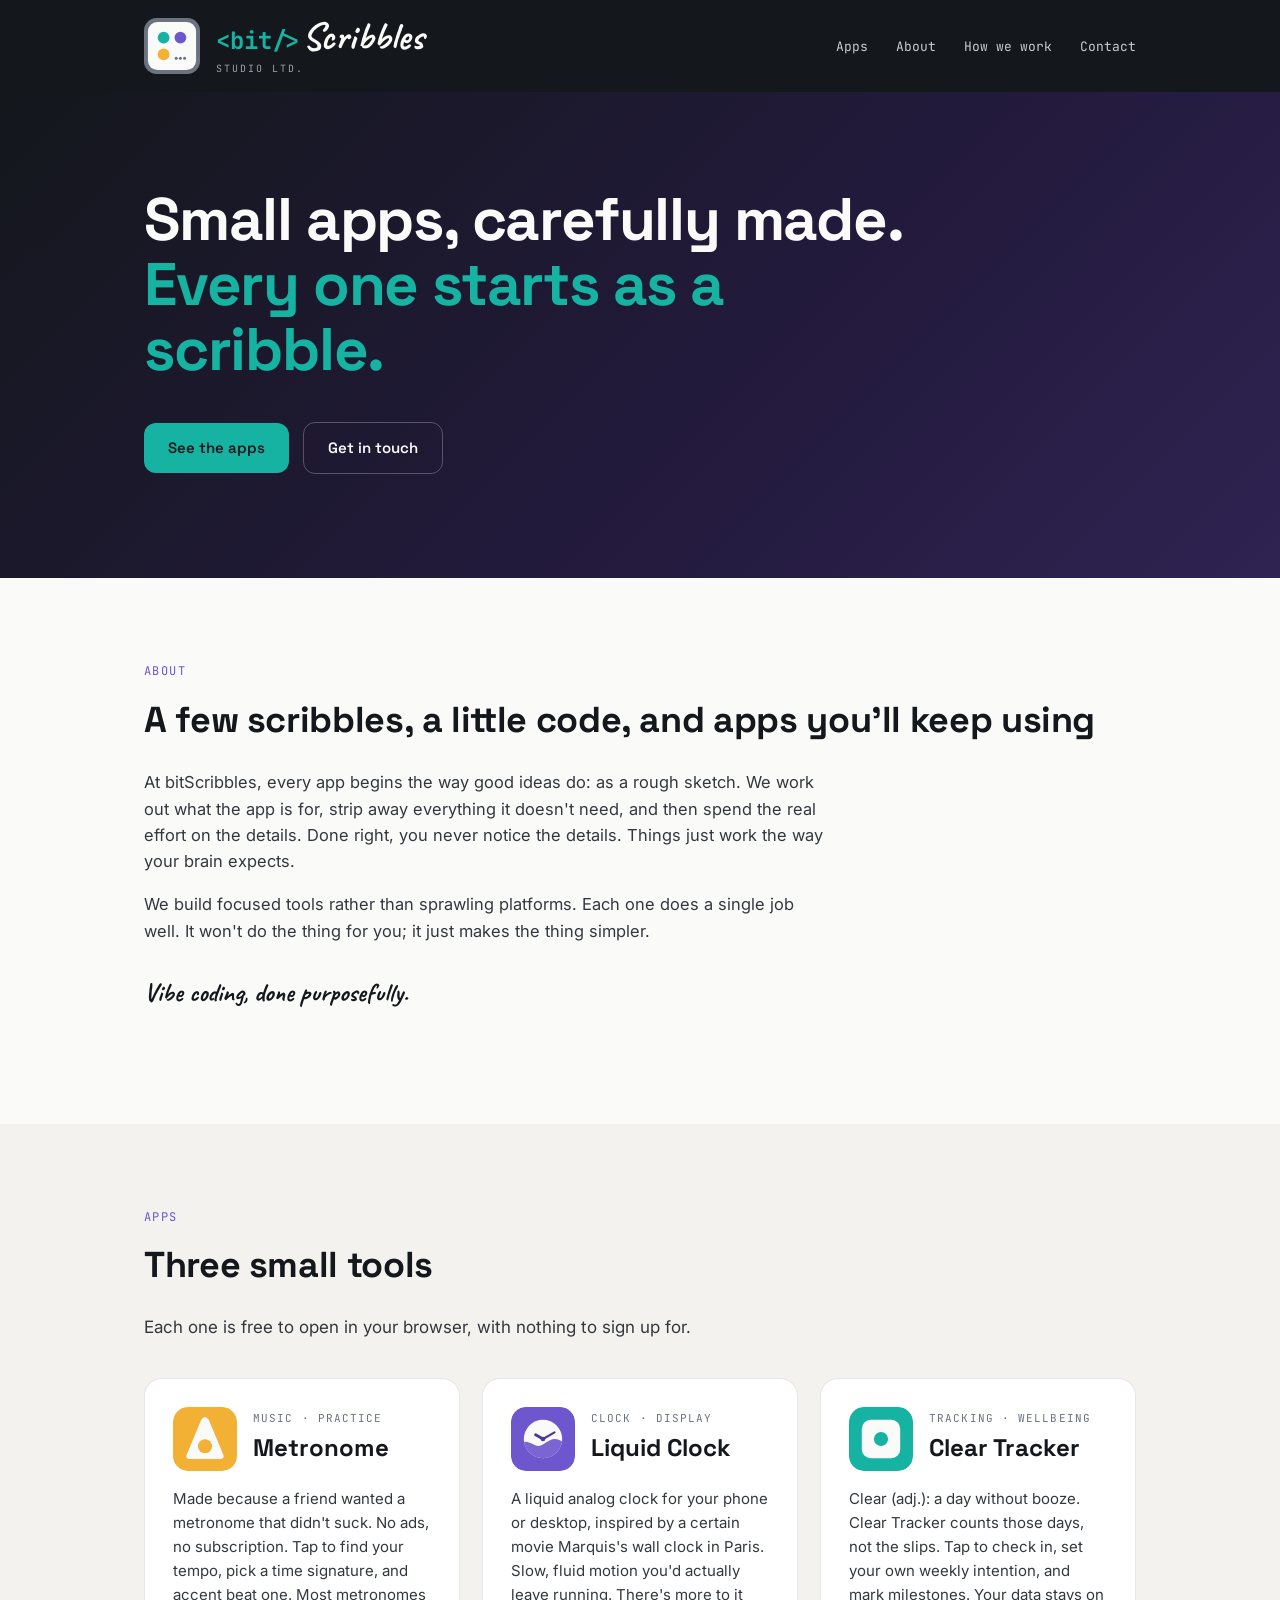
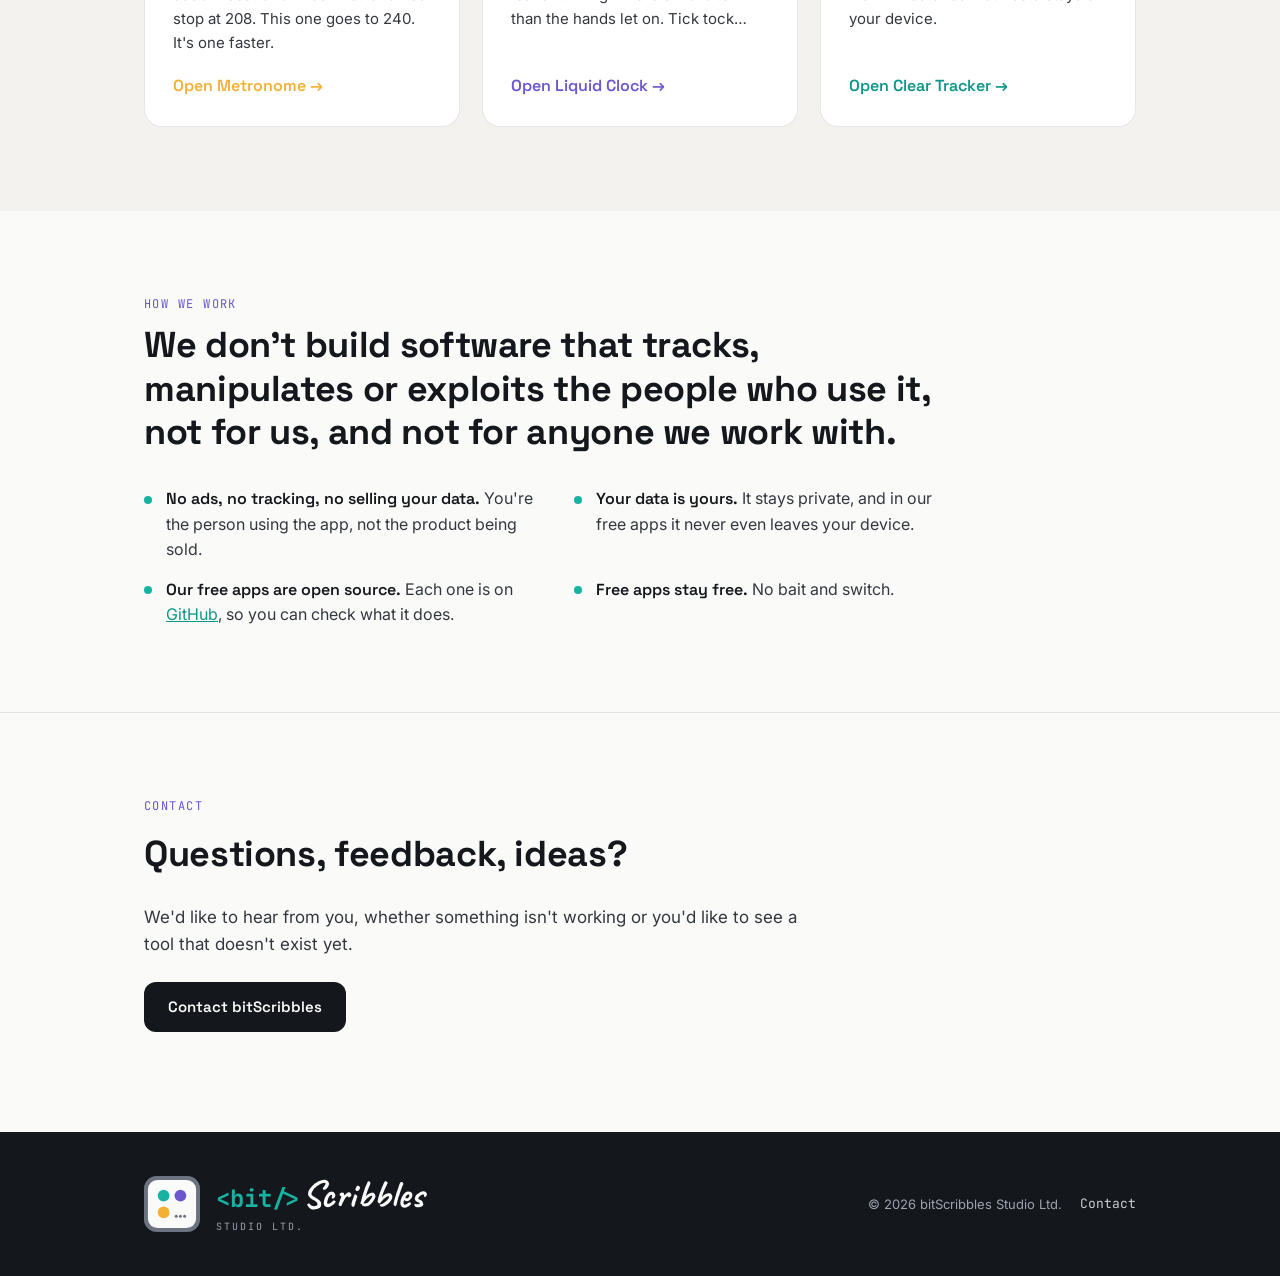
==== index.html @ 2e1c32fe "Footer: use the studio logo Replaces the plain wordmark with the full studio logo (symbol + wordmark" ====
<!DOCTYPE html>
<html lang="en">
<head>
<meta charset="UTF-8">
<meta name="viewport" content="width=device-width, initial-scale=1">
<title>bitScribbles — Small apps, carefully made</title>
<meta name="description" content="bitScribbles builds small, focused apps. Every one starts as a scribble.">
<meta property="og:type" content="website">
<meta property="og:site_name" content="bitScribbles Studio Ltd.">
<meta property="og:title" content="bitScribbles — Small apps, carefully made">
<meta property="og:description" content="bitScribbles builds small, focused apps. Every one starts as a scribble.">
<meta property="og:url" content="https://bitscribbles.com/">
<meta property="og:image" content="https://bitscribbles.com/og-image.png">
<meta property="og:image:width" content="1200">
<meta property="og:image:height" content="630">
<meta property="og:image:alt" content="The bitScribbles symbol and wordmark: Small apps, carefully made. Every one starts as a scribble.">
<meta name="twitter:card" content="summary_large_image">
<link rel="icon" href="favicon.svg?v=2" type="image/svg+xml">
<link rel="icon" href="favicon-32.png?v=2" sizes="32x32" type="image/png">
<link rel="alternate icon" href="favicon.ico?v=2">
<link rel="apple-touch-icon" href="apple-touch-icon.png?v=2">
<link rel="stylesheet" href="styles.css">
</head>
<body>

<header class="site on-ink">
  <div class="wrap">
    <a class="brand" href="index.html" aria-label="bitScribbles Studio Ltd. home"><img class="brand-symbol" src="favicon.svg?v=2" alt="" width="56" height="56"><span class="wordmark lockup"><span class="wm"><span class="bit">&lt;bit/&gt;</span><span class="scr">Scribbles</span></span><span class="studio">Studio Ltd.</span></span></a>
    <nav>
      <a href="#apps">Apps</a>
      <a href="#about">About</a>
      <a href="#how-we-work">How we work</a>
      <a href="contact.html">Contact</a>
    </nav>
  </div>
</header>

<div class="hero">
  <div class="wrap">
    <h1>Small apps, carefully made. <span>Every one starts as a scribble.</span></h1>
    <a class="btn primary" href="#apps">See the apps</a>
    <a class="btn secondary" href="contact.html">Get in touch</a>
  </div>
</div>

<section class="about" id="about">
  <div class="wrap">
    <div class="eyebrow">About</div>
    <h2>A few scribbles, a little code, and apps you'll keep using</h2>
    <p>At bitScribbles, every app begins the way good ideas do: as a rough sketch. We work out what the app is for, strip away everything it doesn't need, and then spend the real effort on the details. Done right, you never notice the details. Things just work the way your brain expects.</p>
    <p>We build focused tools rather than sprawling platforms. Each one does a single job well. It won't do the thing for you; it just makes the thing simpler.</p>
    <p>Vibe coding, done purposefully.</p>
  </div>
</section>

<section class="apps" id="apps">
  <div class="wrap">
    <div class="eyebrow">Apps</div>
    <h2>Three small tools</h2>
    <p class="lead">Each one is free to open in your browser, with nothing to sign up for.</p>

    <div class="grid">

      <article class="app">
        <div class="app-head">
          <img class="app-icon" src="icons/metronome.svg" alt="" width="64" height="64">
          <div>
            <div class="kind">Music · Practice</div>
            <h3>Metronome</h3>
          </div>
        </div>
        <p>Made because a friend wanted a metronome that didn't suck. No ads, no subscription. Tap to find your tempo, pick a time signature, and accent beat one. Most metronomes stop at 208. This one goes to 240. It's one faster.</p>
        <a class="open" href="https://metronome.bitscribbles.com">Open Metronome →</a>
      </article>

      <article class="app">
        <div class="app-head">
          <img class="app-icon" src="icons/liquid-clock.svg" alt="" width="64" height="64">
          <div>
            <div class="kind">Clock · Display</div>
            <h3>Liquid Clock</h3>
          </div>
        </div>
        <p>A liquid analog clock for your phone or desktop, inspired by a certain movie Marquis's wall clock in Paris. Slow, fluid motion you'd actually leave running. There's more to it than the hands let on. Tick tock…</p>
        <a class="open" href="https://liquidclock.bitscribbles.com">Open Liquid Clock →</a>
      </article>

      <article class="app">
        <div class="app-head">
          <img class="app-icon" src="icons/clear-tracker.svg" alt="" width="64" height="64">
          <div>
            <div class="kind">Tracking · Wellbeing</div>
            <h3>Clear Tracker</h3>
          </div>
        </div>
        <p>Clear (adj.): a day without booze. Clear Tracker counts those days, not the slips. Tap to check in, set your own weekly intention, and mark milestones. Your data stays on your device.</p>
        <a class="open" href="https://cleartracker.bitscribbles.com">Open Clear Tracker →</a>
      </article>

    </div>
  </div>
</section>

<section class="how" id="how-we-work">
  <div class="wrap">
    <div class="eyebrow">How we work</div>
    <h2>We don't build software that tracks, manipulates or exploits the people who use it, not for us, and not for anyone we work with.</h2>
    <ul class="promises">
      <li><strong>No ads, no tracking, no selling your data.</strong> You're the person using the app, not the product being sold.</li>
      <li><strong>Your data is yours.</strong> It stays private, and in our free apps it never even leaves your device.</li>
      <li><strong>Our free apps are open source.</strong> Each one is on <a href="https://github.com/Hubert-BitScribbles">GitHub</a>, so you can check what it does.</li>
      <li><strong>Free apps stay free.</strong> No bait and switch.</li>
    </ul>
  </div>
</section>

<section class="contact-teaser">
  <div class="wrap">
    <div class="eyebrow">Contact</div>
    <h2>Questions, feedback, ideas?</h2>
    <p class="lead">We'd like to hear from you, whether something isn't working or you'd like to see a tool that doesn't exist yet.</p>
    <p style="margin-top:24px;"><a class="btn primary" style="background:var(--ink); color:var(--paper);" href="contact.html">Contact bitScribbles</a></p>
  </div>
</section>

<footer>
  <div class="wrap">
    <div class="on-ink"><a class="brand" href="index.html" aria-label="bitScribbles Studio Ltd. home"><img class="brand-symbol" src="favicon.svg?v=2" alt="" width="56" height="56"><span class="wordmark lockup"><span class="wm"><span class="bit">&lt;bit/&gt;</span><span class="scr">Scribbles</span></span><span class="studio">Studio Ltd.</span></span></a></div>
    <div class="foot-meta"><span>© <span id="yr">2026</span> bitScribbles Studio Ltd.</span> <a href="contact.html">Contact</a></div>
  </div>
</footer>
<script>document.getElementById('yr').textContent = new Date().getFullYear();</script>
</body>
</html>
---- styles.css ----
@import url('https://fonts.googleapis.com/css2?family=JetBrains+Mono:wght@400;500;700&family=Caveat:wght@700&family=Space+Grotesk:wght@500;600;700&family=Inter:wght@400;500;600&display=swap');

:root{
  --ink:#14171C; --paper:#FAFAF9; --teal:#16B3A3; --purple:#6E56CF; --amber:#F2B134;
  --mid:#6B7280; --line:rgba(20,23,28,0.10); --card:#FFFFFF;
}
*{box-sizing:border-box;}
html{scroll-behavior:smooth;}
body{margin:0; background:var(--paper); color:var(--ink); font-family:'Inter',system-ui,sans-serif; line-height:1.6;}
a{color:inherit;}
.wrap{max-width:1040px; margin:0 auto; padding:0 24px;}

/* wordmark */
.wordmark{display:inline-flex; align-items:baseline; gap:2px; text-decoration:none; white-space:nowrap;}
.wordmark .bit{font-family:'JetBrains Mono',monospace; font-weight:700; color:var(--teal); font-size:20px;}
.wordmark .scr{font-family:'Caveat',cursive; font-weight:700; font-size:32.4px; line-height:1;}
.brand{display:flex; align-items:center; gap:16px; text-decoration:none;}
.brand-symbol{width:56px; height:56px; flex:none; display:block;}
.lockup{flex-direction:column; align-items:flex-start; gap:3px;}
.lockup .wm{display:inline-flex; align-items:baseline; gap:2px;}
.lockup .bit{font-size:24px;}
.lockup .scr{font-size:38.8px;}
.lockup .studio{font-family:'JetBrains Mono',monospace; font-weight:400; font-size:10px; line-height:1; letter-spacing:2px; margin-right:-2px; text-transform:uppercase; color:#9CA3AF;}
.on-ink .wordmark .scr{color:var(--paper);}
.on-paper .wordmark .scr{color:var(--ink);}

/* header */
header.site{background:var(--ink);}
header.site .wrap{display:flex; align-items:center; justify-content:space-between; padding-top:18px; padding-bottom:18px;}
nav a{font-family:'JetBrains Mono',monospace; font-size:13px; color:#C9CDD3; text-decoration:none; margin-left:24px;}
nav a:hover, nav a[aria-current="page"]{color:var(--teal);}

/* hero */
.hero{background:linear-gradient(135deg, var(--ink) 0%, #231A3D 60%, #34285C 120%); color:var(--paper); padding:96px 0 104px;}
.hero h1{font-family:'Space Grotesk',sans-serif; font-weight:700; font-size:clamp(34px,6vw,60px); line-height:1.08; letter-spacing:-0.02em; margin:0 0 40px; max-width:760px;}
.hero h1 span{color:var(--teal);}
.btn{display:inline-block; font-family:'Space Grotesk',sans-serif; font-weight:600; font-size:15px; padding:13px 24px; border-radius:12px; text-decoration:none; transition:transform .15s ease;}
.btn:hover{transform:translateY(-1px);}
.btn.primary{background:var(--teal); color:var(--ink);}
.btn.secondary{border:1px solid rgba(255,255,255,0.25); color:var(--paper); margin-left:10px;}

/* sections */
section{padding:84px 0;}
.eyebrow{font-family:'JetBrains Mono',monospace; font-size:12px; letter-spacing:0.12em; text-transform:uppercase; color:var(--purple); margin-bottom:10px;}
h2{font-family:'Space Grotesk',sans-serif; font-weight:700; font-size:clamp(26px,4vw,36px); letter-spacing:-0.01em; margin:0 0 20px;}
.lead{font-size:17px; color:#33383F; max-width:680px;}
.about p{max-width:680px; color:#33383F; font-size:16.5px;}
.about p:last-child{font-family:'Caveat',cursive; font-weight:700; font-size:26px; color:var(--ink); margin-top:28px;}

/* apps */
.apps{background:#F3F2EF;}
.grid{display:grid; grid-template-columns:repeat(auto-fit,minmax(280px,1fr)); gap:22px; margin-top:36px;}
.app{background:var(--card); border:1px solid var(--line); border-radius:18px; padding:28px; display:flex; flex-direction:column; gap:12px;}
.app-head{display:flex; align-items:center; gap:16px; margin-bottom:4px;}
.app-icon{width:64px; height:64px; border-radius:15px; flex:none; display:block;}
.app .kind{font-family:'JetBrains Mono',monospace; font-size:11px; letter-spacing:0.1em; text-transform:uppercase; color:var(--mid);}
.app h3{font-family:'Space Grotesk',sans-serif; font-weight:700; font-size:24px; margin:2px 0 0;}
.app p{margin:0; color:#33383F; font-size:15px; flex:1;}
.app .open{font-family:'Space Grotesk',sans-serif; font-weight:600; color:#0e9688; text-decoration:none; margin-top:6px;}
.app .open:hover{text-decoration:underline;}
.app:nth-child(1) .open{color:var(--amber);}
.app:nth-child(2) .open{color:var(--purple);}

/* how we work */
.how h2{max-width:820px; line-height:1.2; text-wrap:balance;}
.promises{list-style:none; margin:32px 0 0; padding:0; display:grid; grid-template-columns:repeat(2,minmax(0,1fr)); gap:14px 40px; max-width:820px;}
@media (max-width:640px){.promises{grid-template-columns:1fr;}}
.promises li{position:relative; padding-left:22px; font-size:16px; color:#33383F;}
.promises li::before{content:""; position:absolute; left:0; top:0.6em; width:8px; height:8px; border-radius:50%; background:var(--teal);}
.promises strong{font-family:'Space Grotesk',sans-serif; font-weight:600; color:var(--ink);}
.promises a{color:#0e9688;}
.contact-teaser{border-top:1px solid var(--line);}

/* contact */
.contact-card{background:var(--card); border:1px solid var(--line); border-radius:18px; padding:32px; margin-top:28px; max-width:640px;}
.contact-card h3{font-family:'Space Grotesk',sans-serif; margin:0 0 6px; font-size:18px;}
.contact-card p{margin:0 0 4px; color:#33383F;}
.contact-card a{color:var(--purple); font-weight:500;}
.contact-card .note{margin-top:14px; font-size:13.5px; color:var(--mid);}
.contact-card + .contact-card{margin-top:16px;}

/* footer */
footer{background:var(--ink); color:#9CA3AF; padding:44px 0; font-size:13px;}
footer .wrap{display:flex; justify-content:space-between; align-items:center; gap:16px; flex-wrap:wrap;}
footer a{color:#C9CDD3; text-decoration:none; margin-left:18px; font-family:'JetBrains Mono',monospace;}
footer a:hover{color:var(--teal);}
.foot-meta{display:flex; align-items:center;}
footer a.brand{margin-left:0;}

@media (max-width:560px){
  nav a{margin-left:14px;}
  .btn.secondary{margin-left:0; margin-top:10px;}
}

/* narrow screens: menu on its own row under the logo */
@media (max-width:640px){
  header.site .wrap{flex-wrap:wrap; row-gap:14px;}
  nav{width:100%; display:flex; flex-wrap:wrap; gap:6px 20px;}
  nav a{margin-left:0;}
}
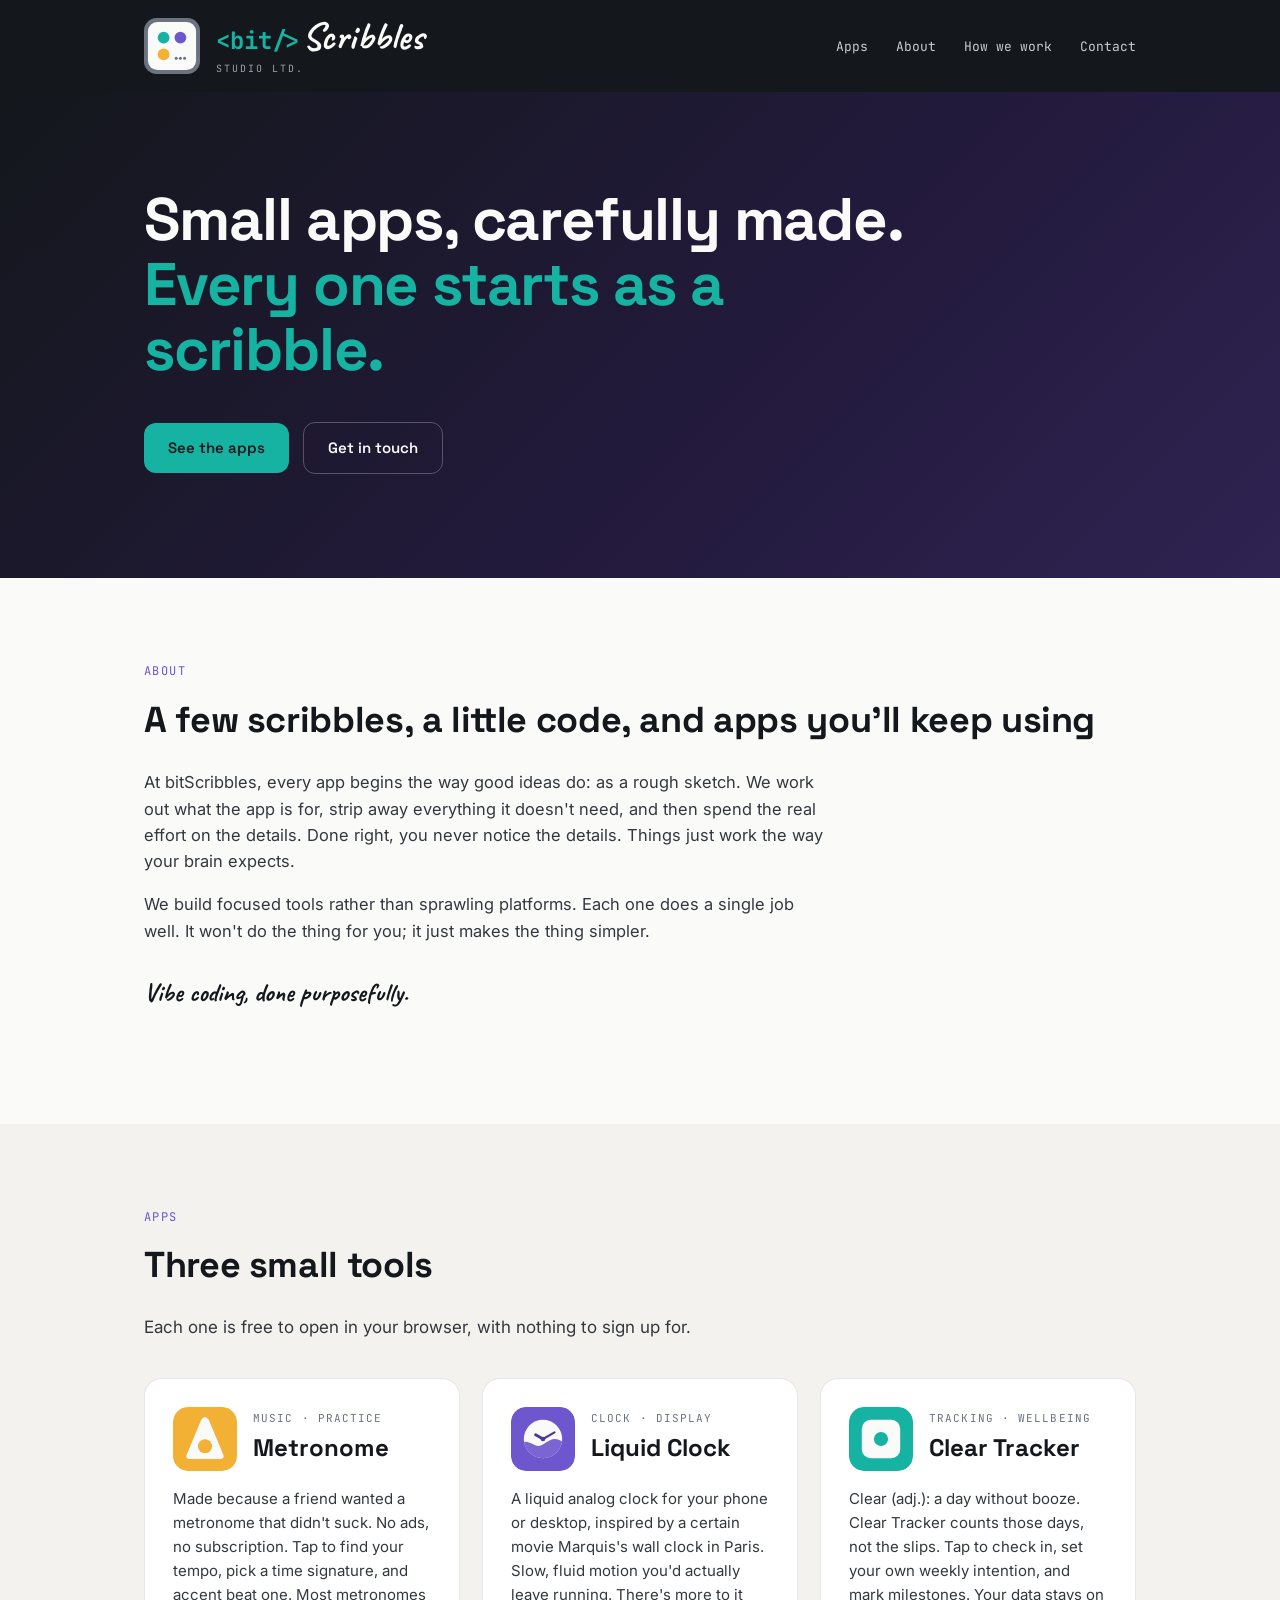
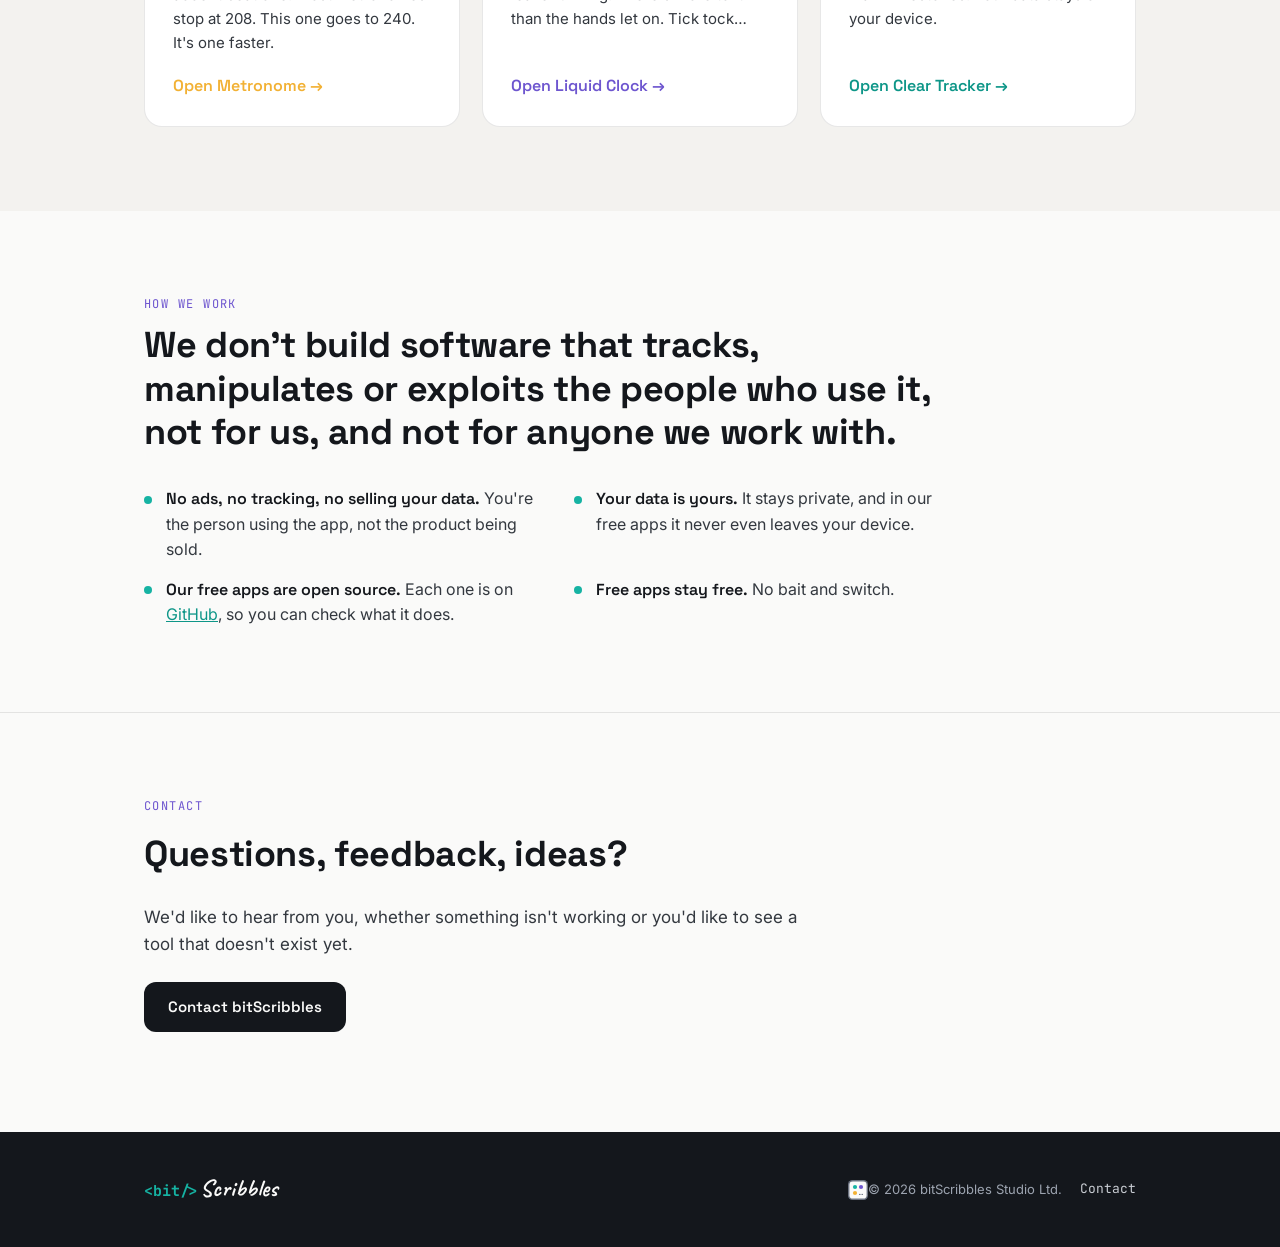
==== commit a586e3d5: "Home page tab: "bitScribbles Studio Ltd." without the slogan Co-Authored-By: Hugh Lindsay <214154275" ====
--- a/index.html
+++ b/index.html
@@ -3,7 +3,7 @@
 <head>
 <meta charset="UTF-8">
 <meta name="viewport" content="width=device-width, initial-scale=1">
-<title>bitScribbles — Small apps, carefully made</title>
+<title>bitScribbles Studio Ltd.</title>
 <meta name="description" content="bitScribbles builds small, focused apps. Every one starts as a scribble.">
 <meta property="og:type" content="website">
 <meta property="og:site_name" content="bitScribbles Studio Ltd.">
@@ -125,8 +125,8 @@
 
 <footer>
   <div class="wrap">
-    <div class="on-ink"><a class="brand" href="index.html" aria-label="bitScribbles Studio Ltd. home"><img class="brand-symbol" src="favicon.svg?v=2" alt="" width="56" height="56"><span class="wordmark lockup"><span class="wm"><span class="bit">&lt;bit/&gt;</span><span class="scr">Scribbles</span></span><span class="studio">Studio Ltd.</span></span></a></div>
-    <div class="foot-meta"><span>© <span id="yr">2026</span> bitScribbles Studio Ltd.</span> <a href="contact.html">Contact</a></div>
+    <div class="on-ink"><a class="wordmark" style="margin:0;" href="index.html"><span class="bit" style="font-size:15px;">&lt;bit/&gt;</span><span class="scr" style="font-size:24px;">Scribbles</span></a></div>
+    <div class="foot-meta"><img class="foot-symbol" src="favicon.svg?v=2" alt="" width="20" height="20"><span>© <span id="yr">2026</span> bitScribbles Studio Ltd.</span> <a href="contact.html">Contact</a></div>
   </div>
 </footer>
 <script>document.getElementById('yr').textContent = new Date().getFullYear();</script>
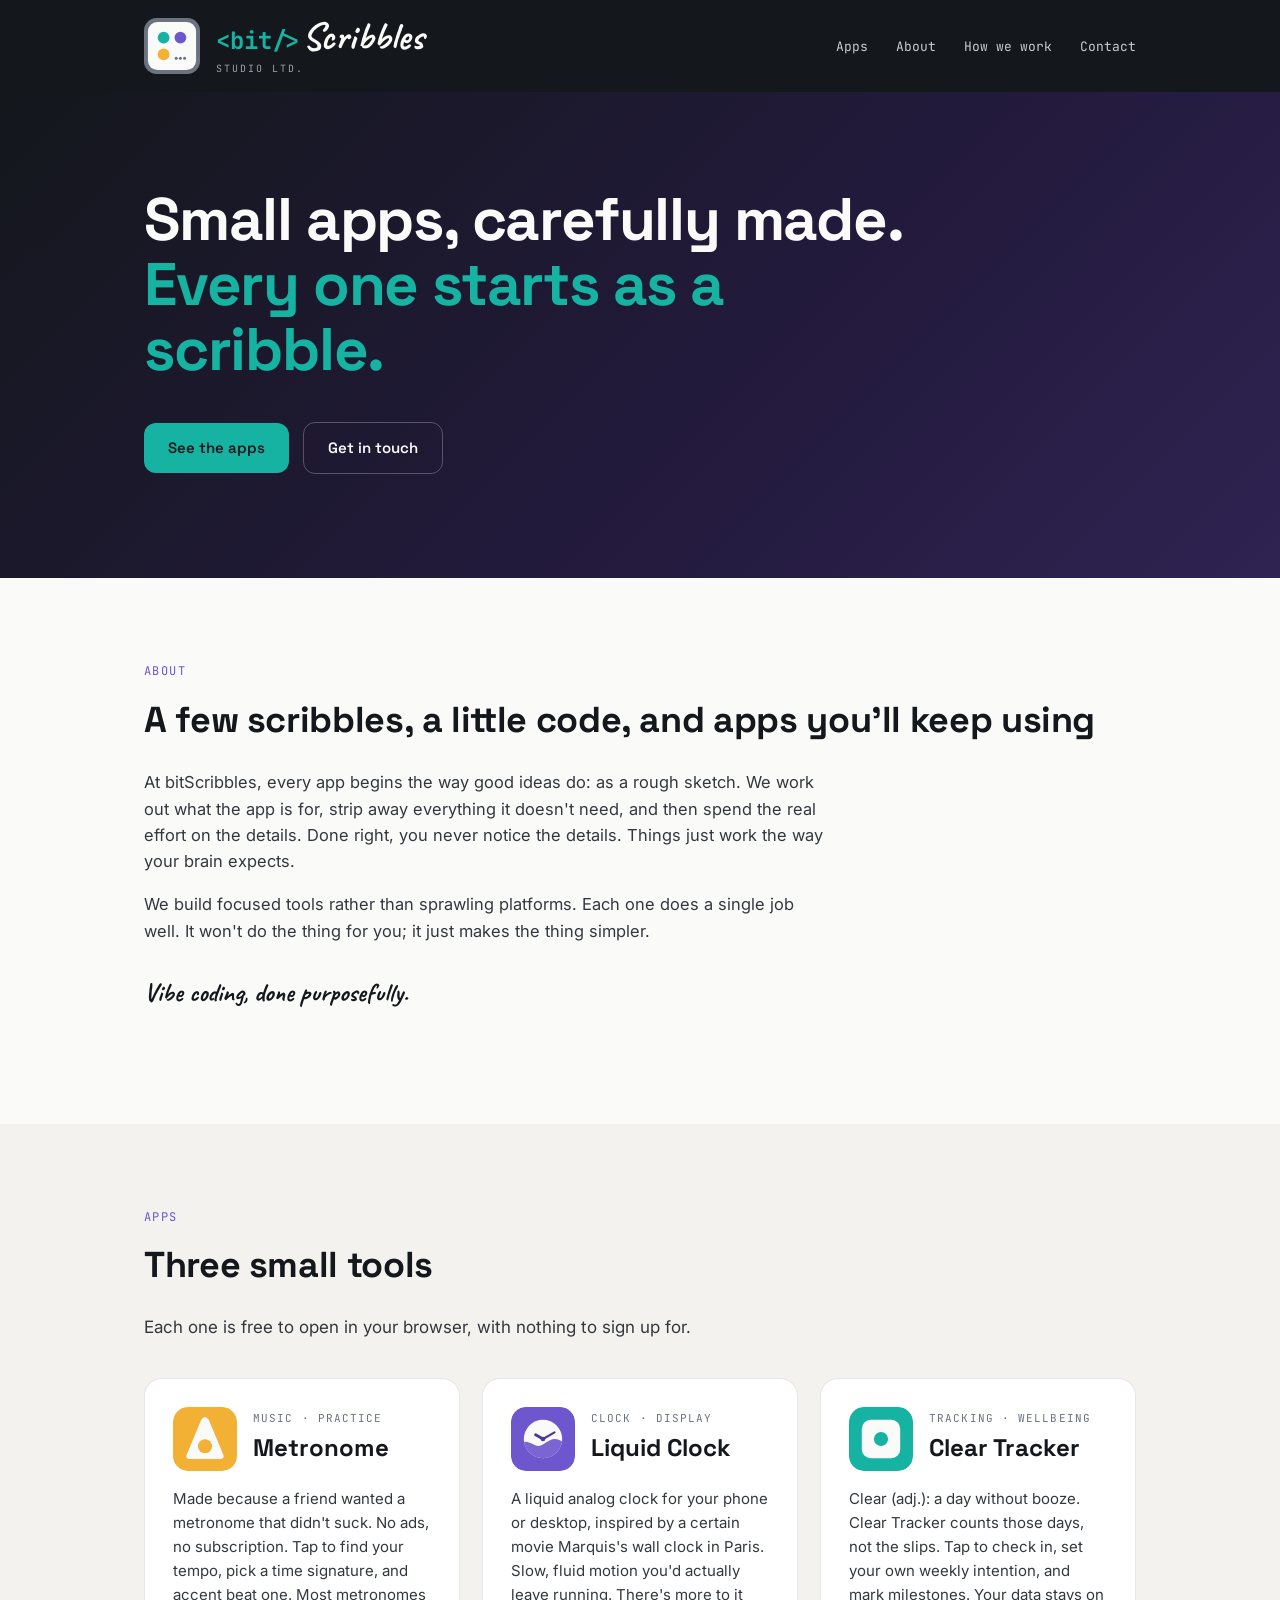
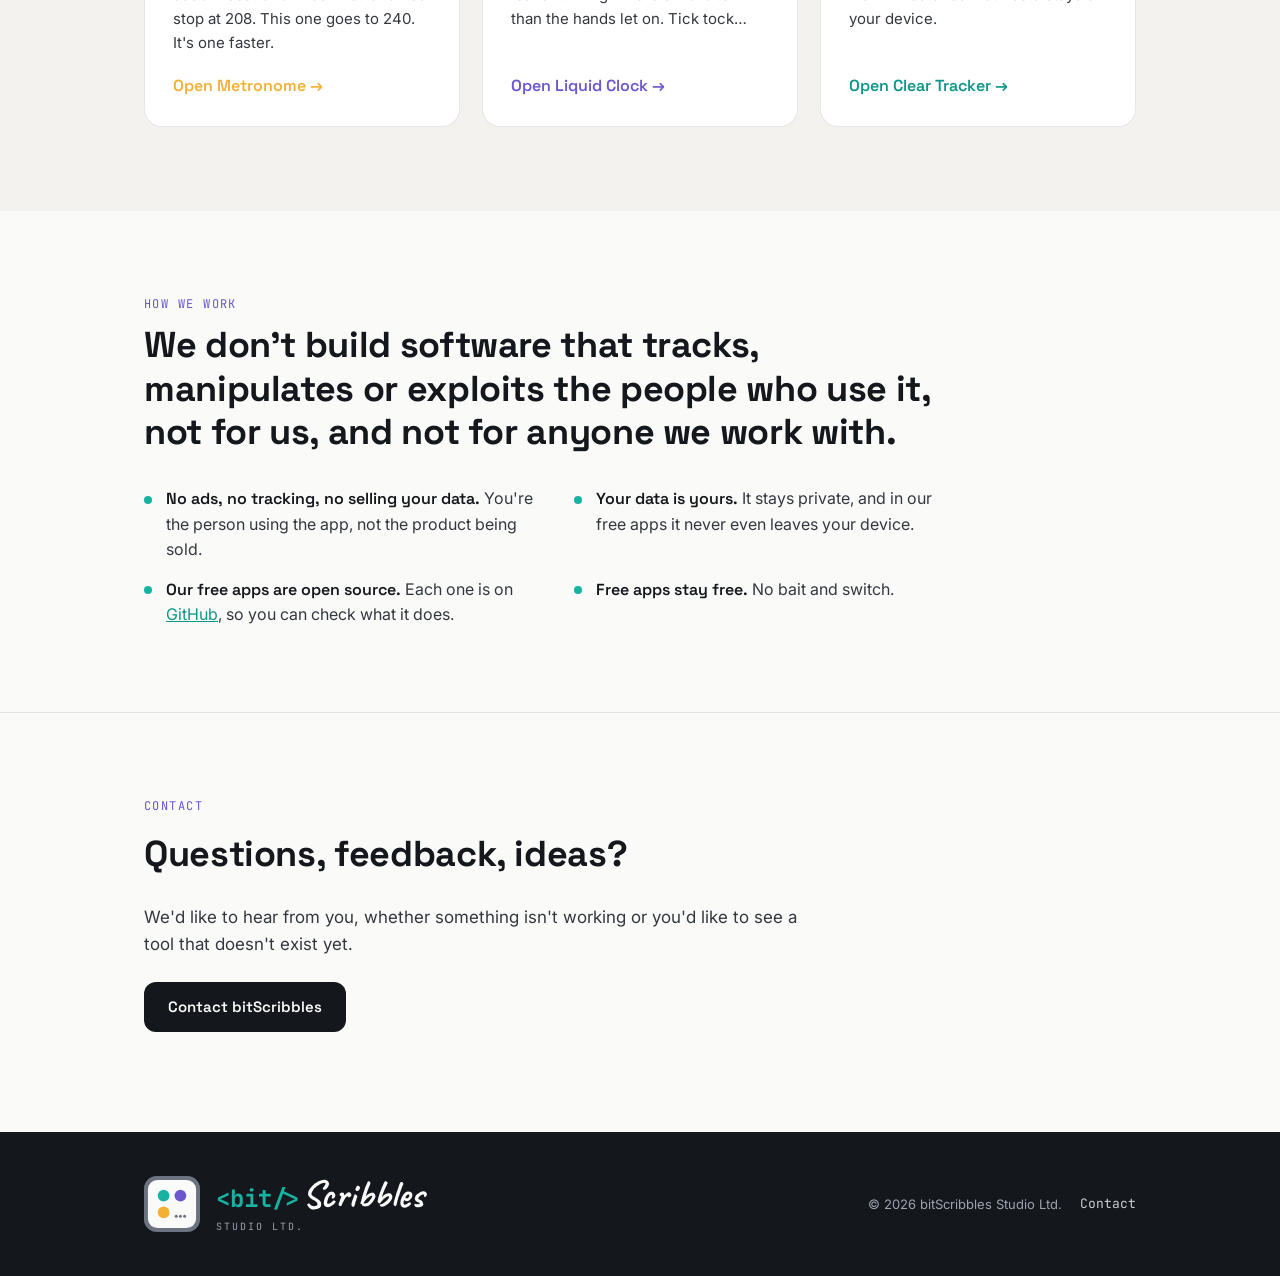
==== commit 45fef759: "Merge pull request #30 from Hubert-BitScribbles/brand/footer-studio-logo Footer: use the studio logo" ====
--- a/index.html
+++ b/index.html
@@ -3,7 +3,7 @@
 <head>
 <meta charset="UTF-8">
 <meta name="viewport" content="width=device-width, initial-scale=1">
-<title>bitScribbles Studio Ltd.</title>
+<title>bitScribbles — Small apps, carefully made</title>
 <meta name="description" content="bitScribbles builds small, focused apps. Every one starts as a scribble.">
 <meta property="og:type" content="website">
 <meta property="og:site_name" content="bitScribbles Studio Ltd.">
@@ -125,8 +125,8 @@
 
 <footer>
   <div class="wrap">
-    <div class="on-ink"><a class="wordmark" style="margin:0;" href="index.html"><span class="bit" style="font-size:15px;">&lt;bit/&gt;</span><span class="scr" style="font-size:24px;">Scribbles</span></a></div>
-    <div class="foot-meta"><img class="foot-symbol" src="favicon.svg?v=2" alt="" width="20" height="20"><span>© <span id="yr">2026</span> bitScribbles Studio Ltd.</span> <a href="contact.html">Contact</a></div>
+    <div class="on-ink"><a class="brand" href="index.html" aria-label="bitScribbles Studio Ltd. home"><img class="brand-symbol" src="favicon.svg?v=2" alt="" width="56" height="56"><span class="wordmark lockup"><span class="wm"><span class="bit">&lt;bit/&gt;</span><span class="scr">Scribbles</span></span><span class="studio">Studio Ltd.</span></span></a></div>
+    <div class="foot-meta"><span>© <span id="yr">2026</span> bitScribbles Studio Ltd.</span> <a href="contact.html">Contact</a></div>
   </div>
 </footer>
 <script>document.getElementById('yr').textContent = new Date().getFullYear();</script>
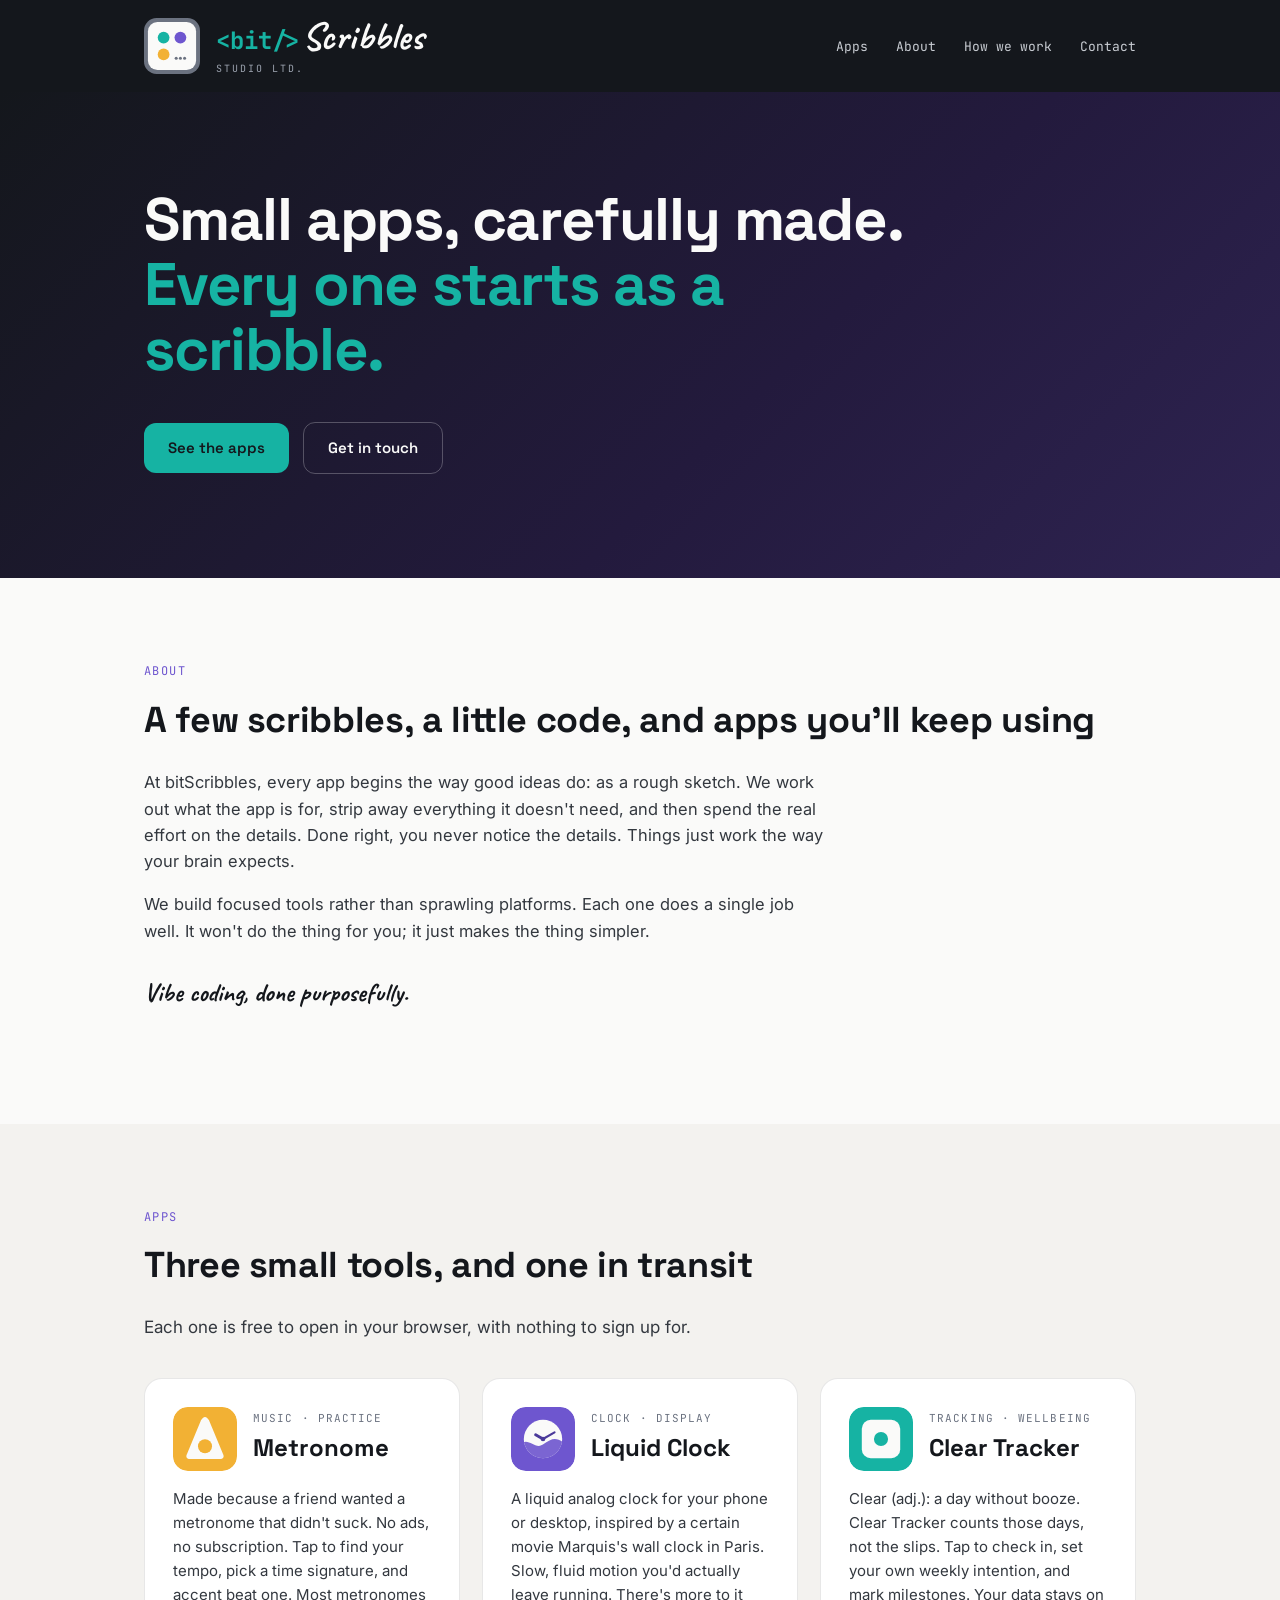
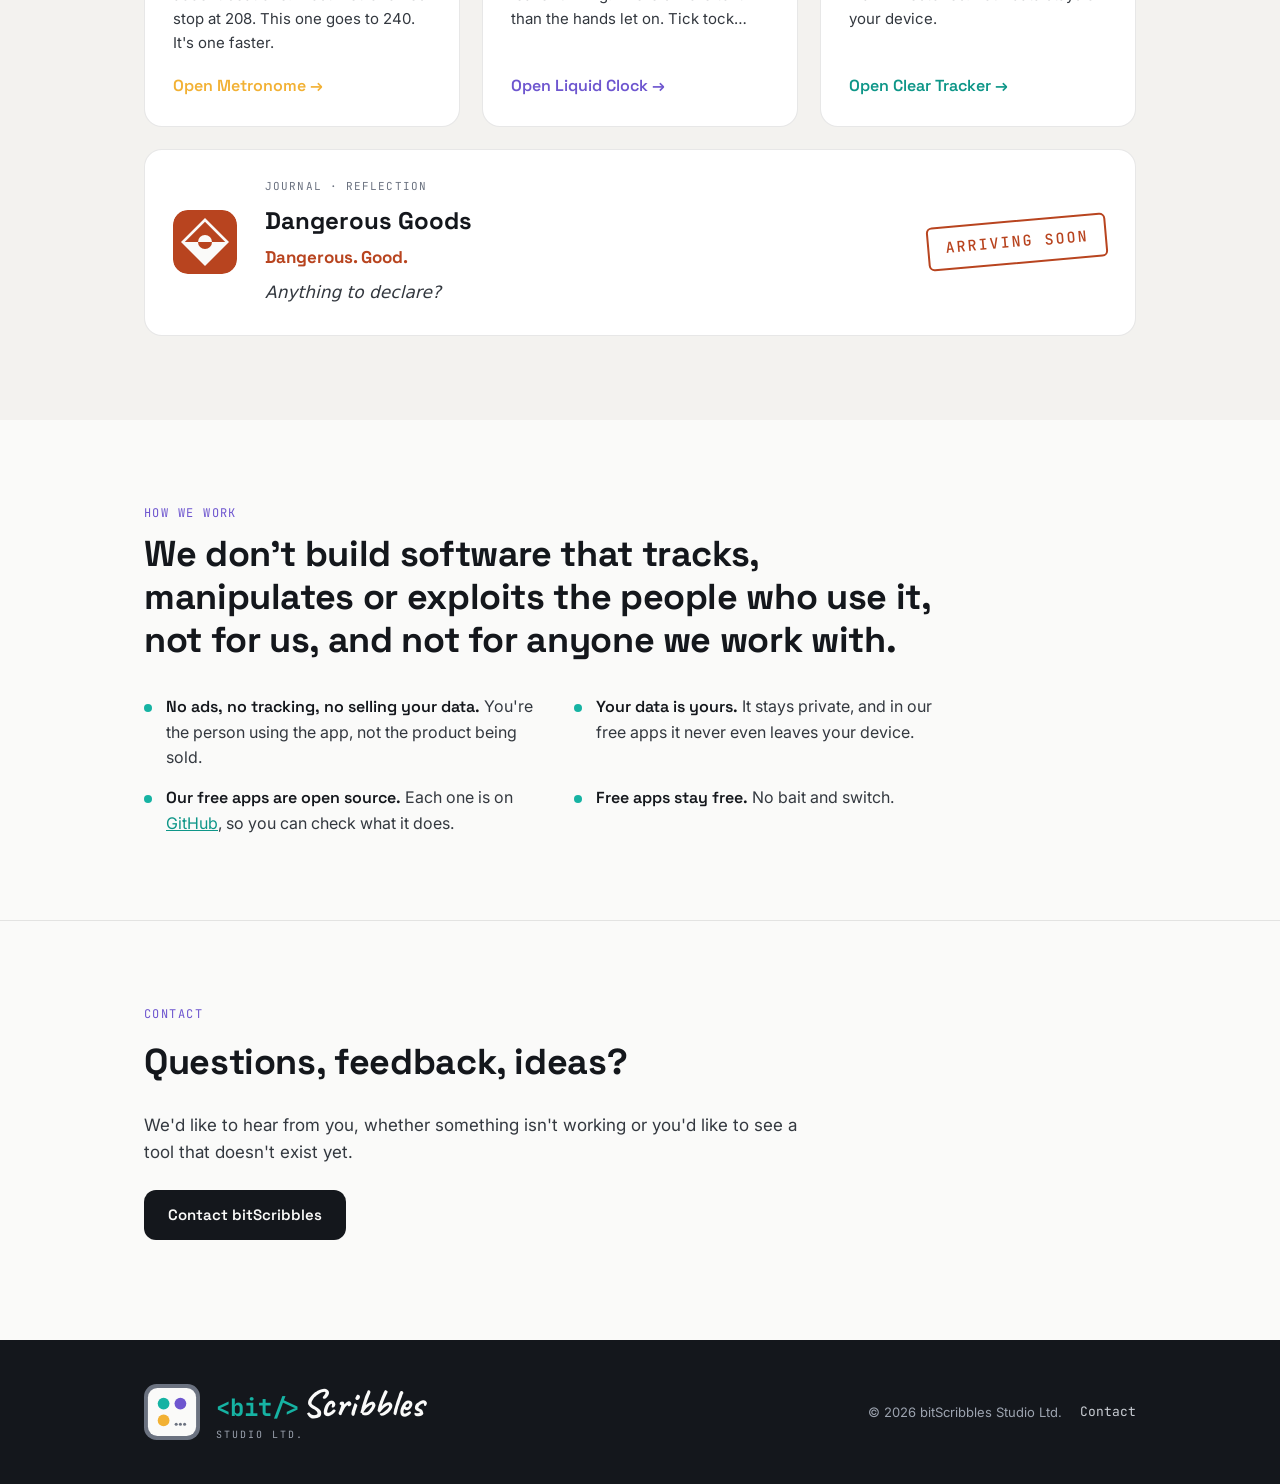
==== commit 0068b09d: "Apps: add the Dangerous Goods teaser A full-width band under the three app cards, as in the mockup: " ====
--- a/index.html
+++ b/index.html
@@ -3,7 +3,7 @@
 <head>
 <meta charset="UTF-8">
 <meta name="viewport" content="width=device-width, initial-scale=1">
-<title>bitScribbles — Small apps, carefully made</title>
+<title>bitScribbles Studio</title>
 <meta name="description" content="bitScribbles builds small, focused apps. Every one starts as a scribble.">
 <meta property="og:type" content="website">
 <meta property="og:site_name" content="bitScribbles Studio Ltd.">
@@ -56,7 +56,7 @@
 <section class="apps" id="apps">
   <div class="wrap">
     <div class="eyebrow">Apps</div>
-    <h2>Three small tools</h2>
+    <h2>Three small tools, and one in transit</h2>
     <p class="lead">Each one is free to open in your browser, with nothing to sign up for.</p>
 
     <div class="grid">
@@ -96,6 +96,16 @@
         <p>Clear (adj.): a day without booze. Clear Tracker counts those days, not the slips. Tap to check in, set your own weekly intention, and mark milestones. Your data stays on your device.</p>
         <a class="open" href="https://cleartracker.bitscribbles.com">Open Clear Tracker →</a>
       </article>
+      <article class="app teaser">
+        <img class="app-icon" src="icons/dangerous-goods.svg" alt="" width="64" height="64">
+        <div class="teaser-text">
+          <div class="kind">Journal · Reflection</div>
+          <h3>Dangerous Goods</h3>
+          <p class="teaser-line">Dangerous. Good.</p>
+          <p class="teaser-tagline">Anything to declare?</p>
+        </div>
+        <span class="stamp">Arriving soon</span>
+      </article>
 
     </div>
   </div>
--- a/styles.css
+++ b/styles.css
@@ -60,6 +60,12 @@
 .app .open:hover{text-decoration:underline;}
 .app:nth-child(1) .open{color:var(--amber);}
 .app:nth-child(2) .open{color:var(--purple);}
+/* coming-soon teaser: a full-width band under the app cards */
+.app.teaser{grid-column:1 / -1; flex-direction:row; flex-wrap:wrap; align-items:center; gap:20px 28px;}
+.teaser-text{flex:1 1 320px; display:flex; flex-direction:column; gap:4px;}
+.app .teaser-line{font-family:'Space Grotesk',sans-serif; font-weight:700; font-size:17px; color:#B8441F; flex:none;}
+.app .teaser-tagline{font-size:17px; font-style:italic; margin-top:4px; flex:none;}
+.stamp{flex:none; transform:rotate(-5deg); border:2px solid #B8441F; border-radius:6px; padding:8px 16px; font-family:'JetBrains Mono',monospace; font-size:15px; font-weight:500; letter-spacing:0.14em; text-transform:uppercase; color:#B8441F;}
 
 /* how we work */
 .how h2{max-width:820px; line-height:1.2; text-wrap:balance;}
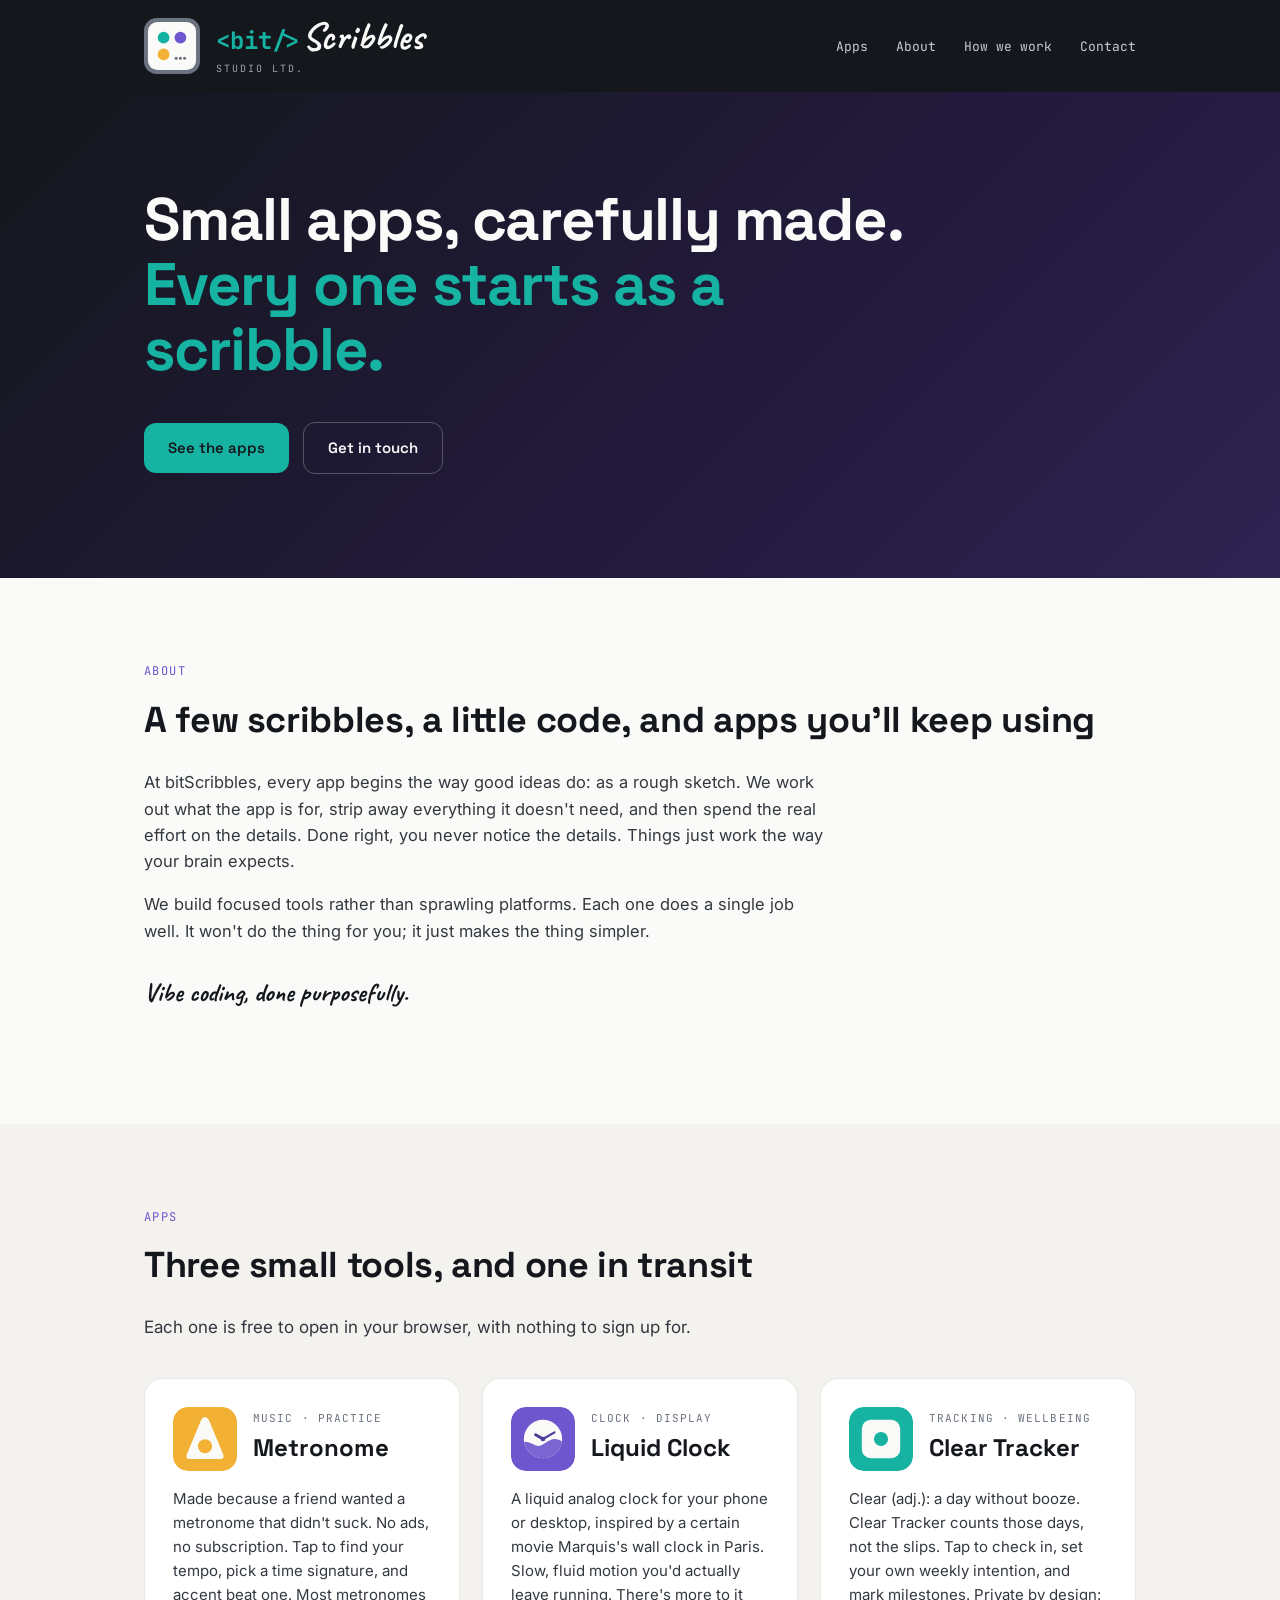
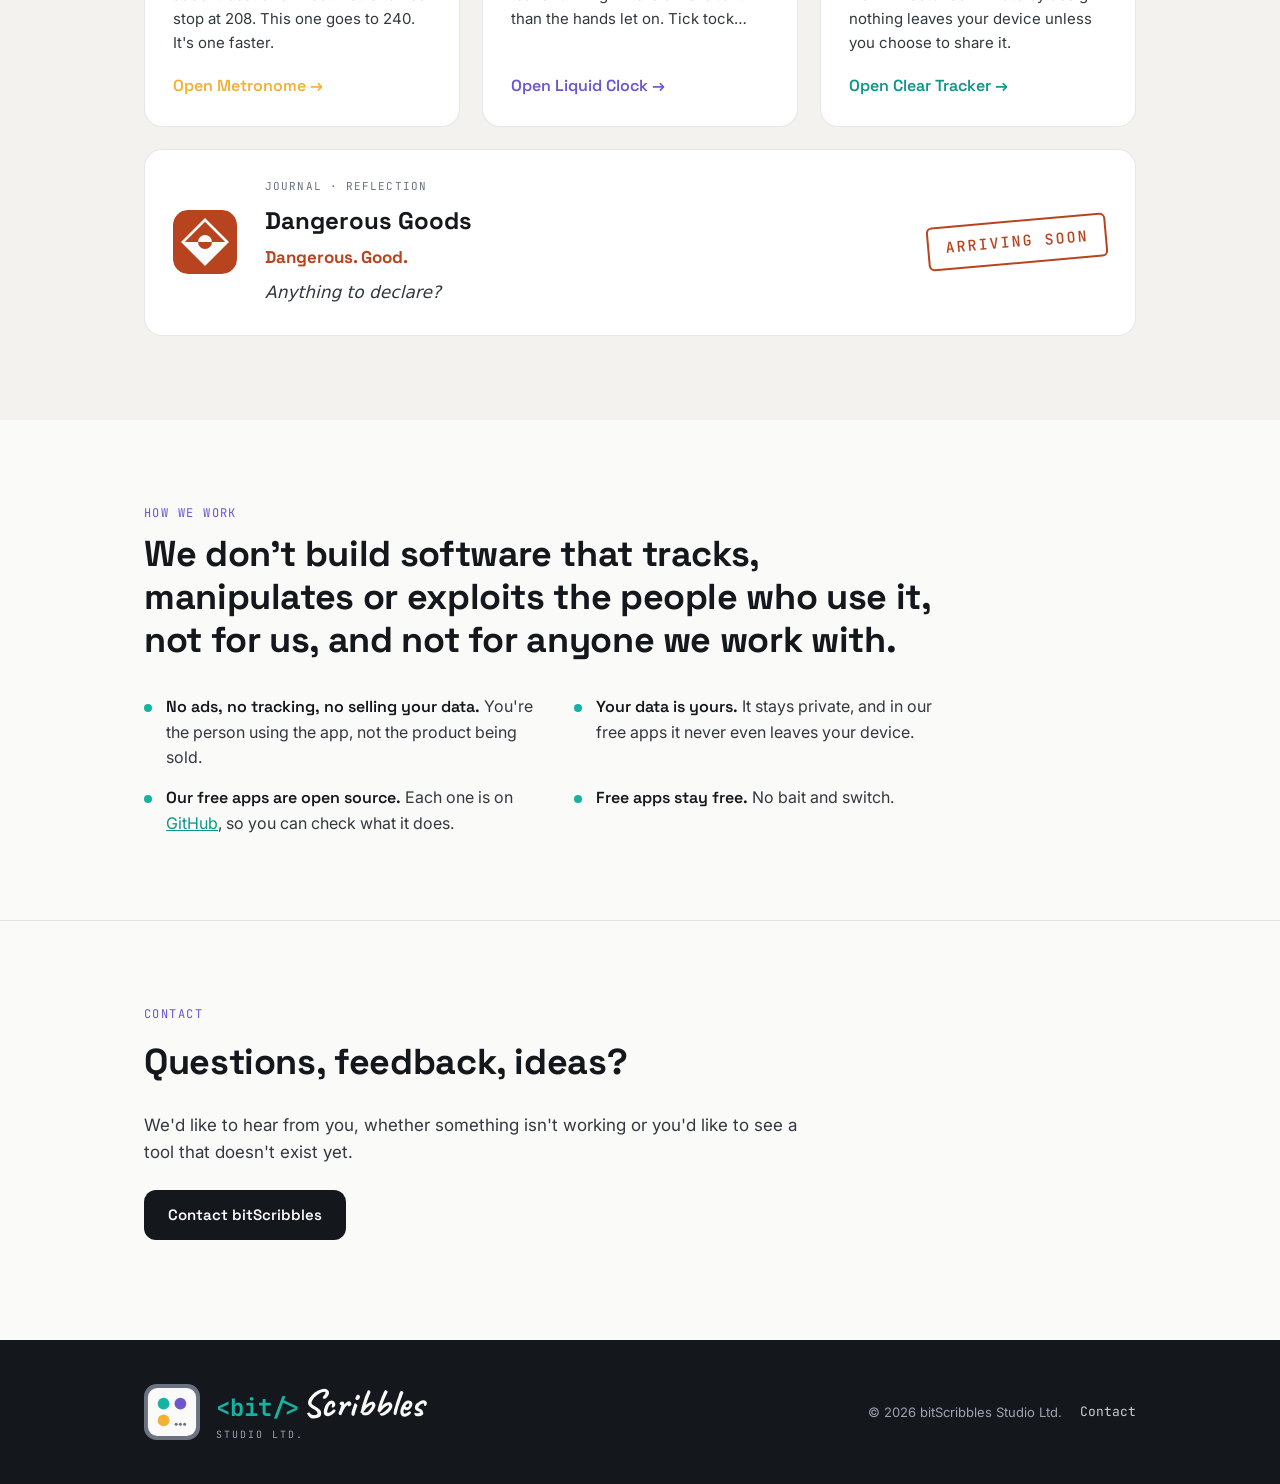
==== commit 97f571c7: "Clear Tracker card: "Private by design: nothing leaves your device unless you choose to share it." R" ====
--- a/index.html
+++ b/index.html
@@ -93,7 +93,7 @@
             <h3>Clear Tracker</h3>
           </div>
         </div>
-        <p>Clear (adj.): a day without booze. Clear Tracker counts those days, not the slips. Tap to check in, set your own weekly intention, and mark milestones. Your data stays on your device.</p>
+        <p>Clear (adj.): a day without booze. Clear Tracker counts those days, not the slips. Tap to check in, set your own weekly intention, and mark milestones. Private by design: nothing leaves your device unless you choose to share it.</p>
         <a class="open" href="https://cleartracker.bitscribbles.com">Open Clear Tracker →</a>
       </article>
       <article class="app teaser">
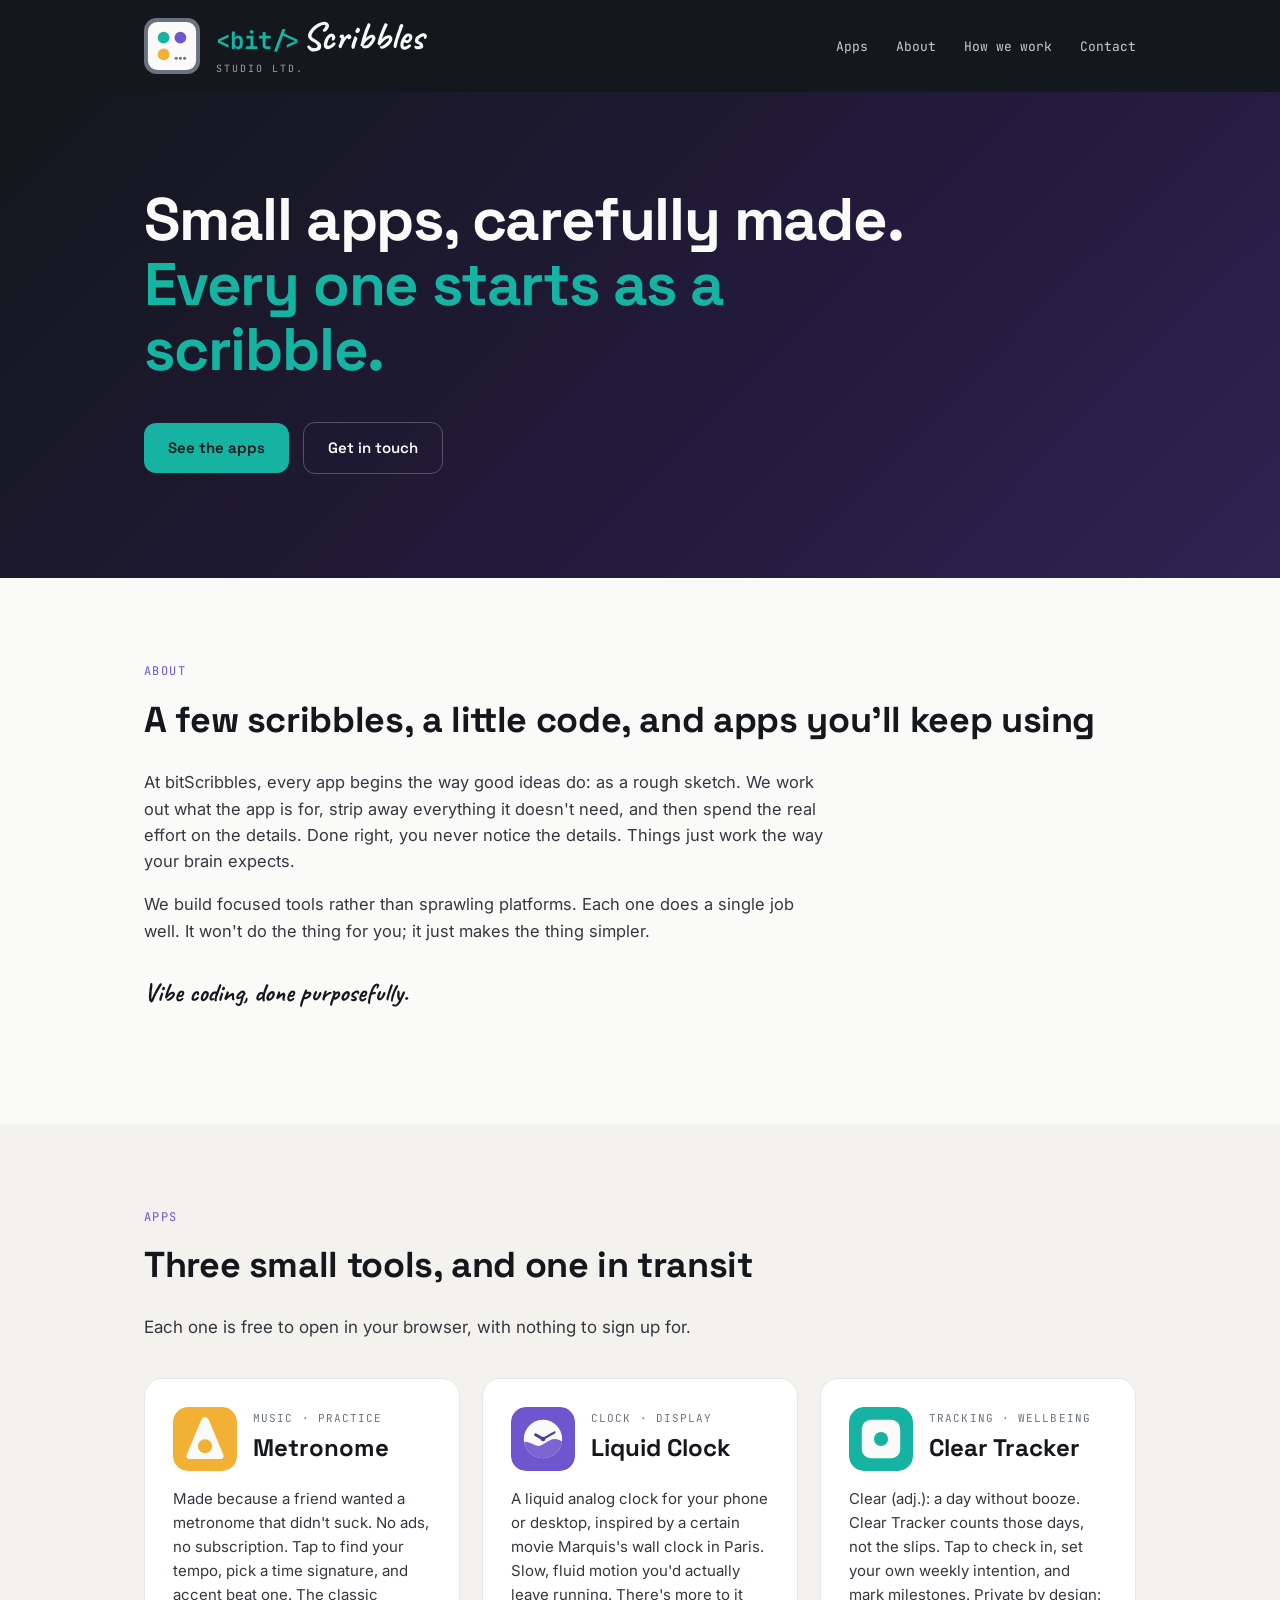
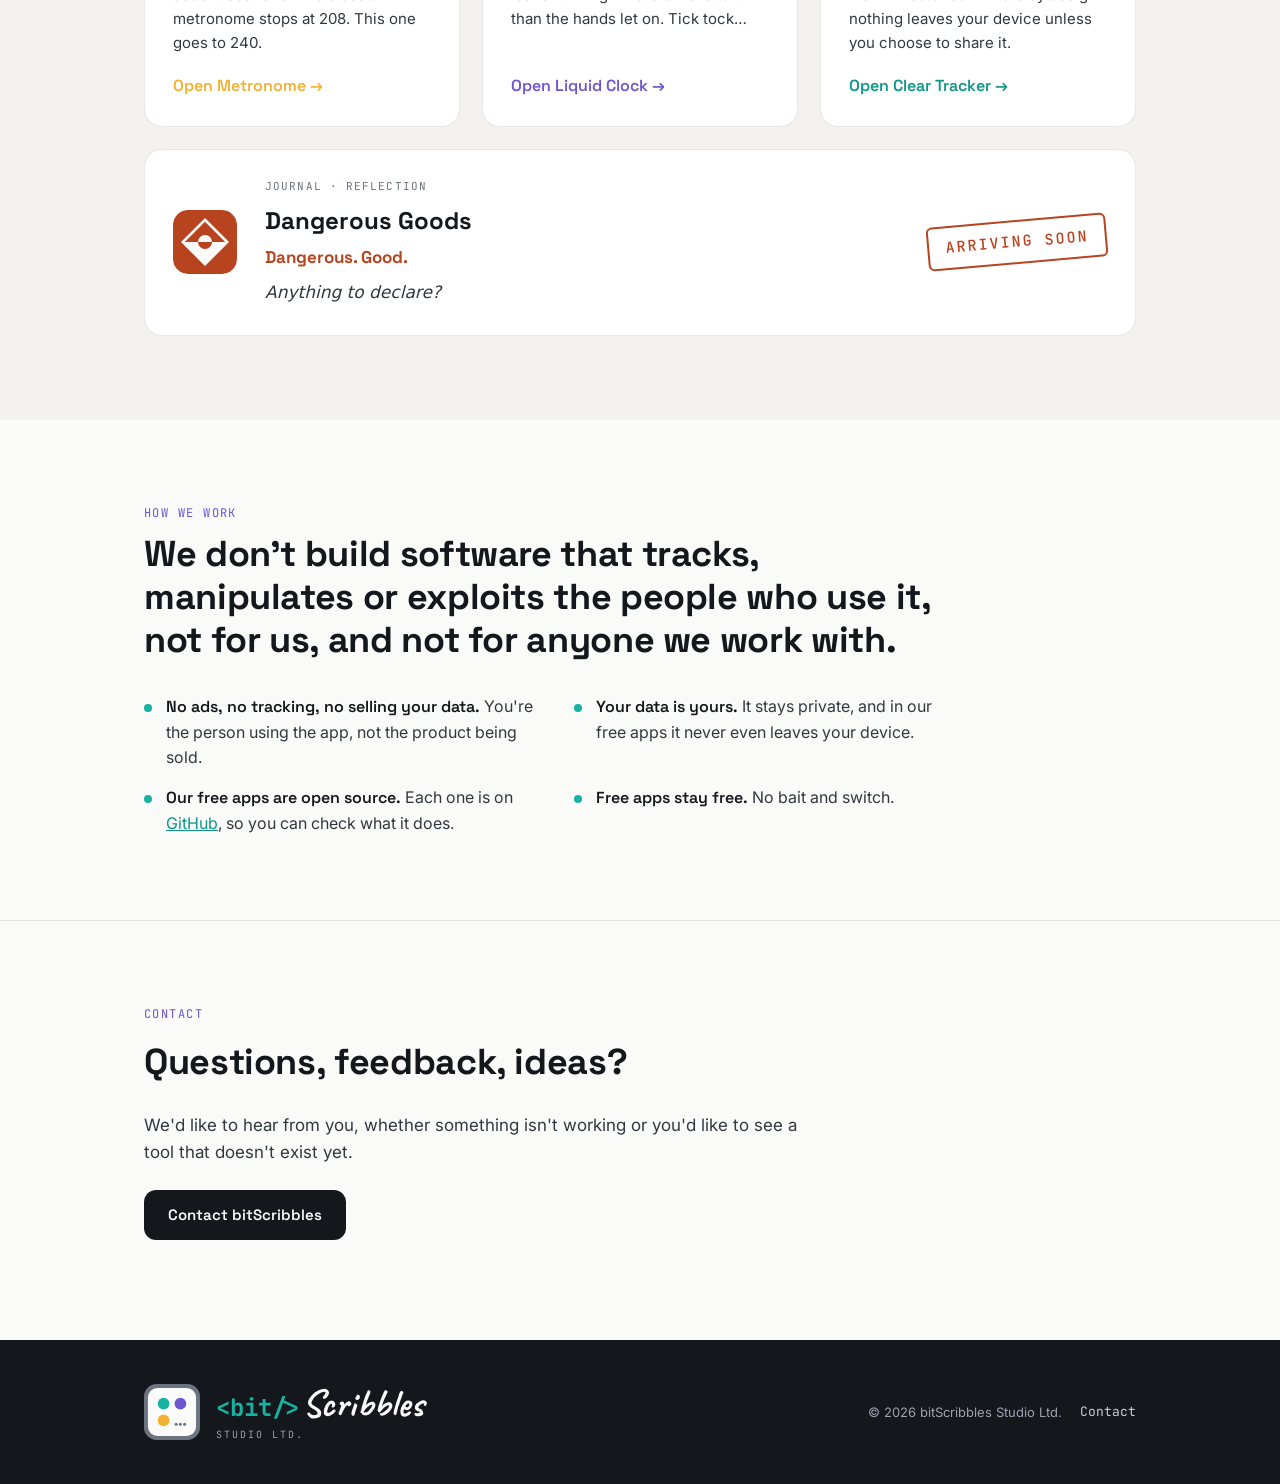
==== commit edc5251b: "Metronome card: swap the "one faster" joke for a plain brag "It's one faster" leaned on the Spinal T" ====
--- a/index.html
+++ b/index.html
@@ -69,7 +69,7 @@
             <h3>Metronome</h3>
           </div>
         </div>
-        <p>Made because a friend wanted a metronome that didn't suck. No ads, no subscription. Tap to find your tempo, pick a time signature, and accent beat one. Most metronomes stop at 208. This one goes to 240. It's one faster.</p>
+        <p>Made because a friend wanted a metronome that didn't suck. No ads, no subscription. Tap to find your tempo, pick a time signature, and accent beat one. The classic metronome stops at 208. This one goes to 240.</p>
         <a class="open" href="https://metronome.bitscribbles.com">Open Metronome →</a>
       </article>
 
